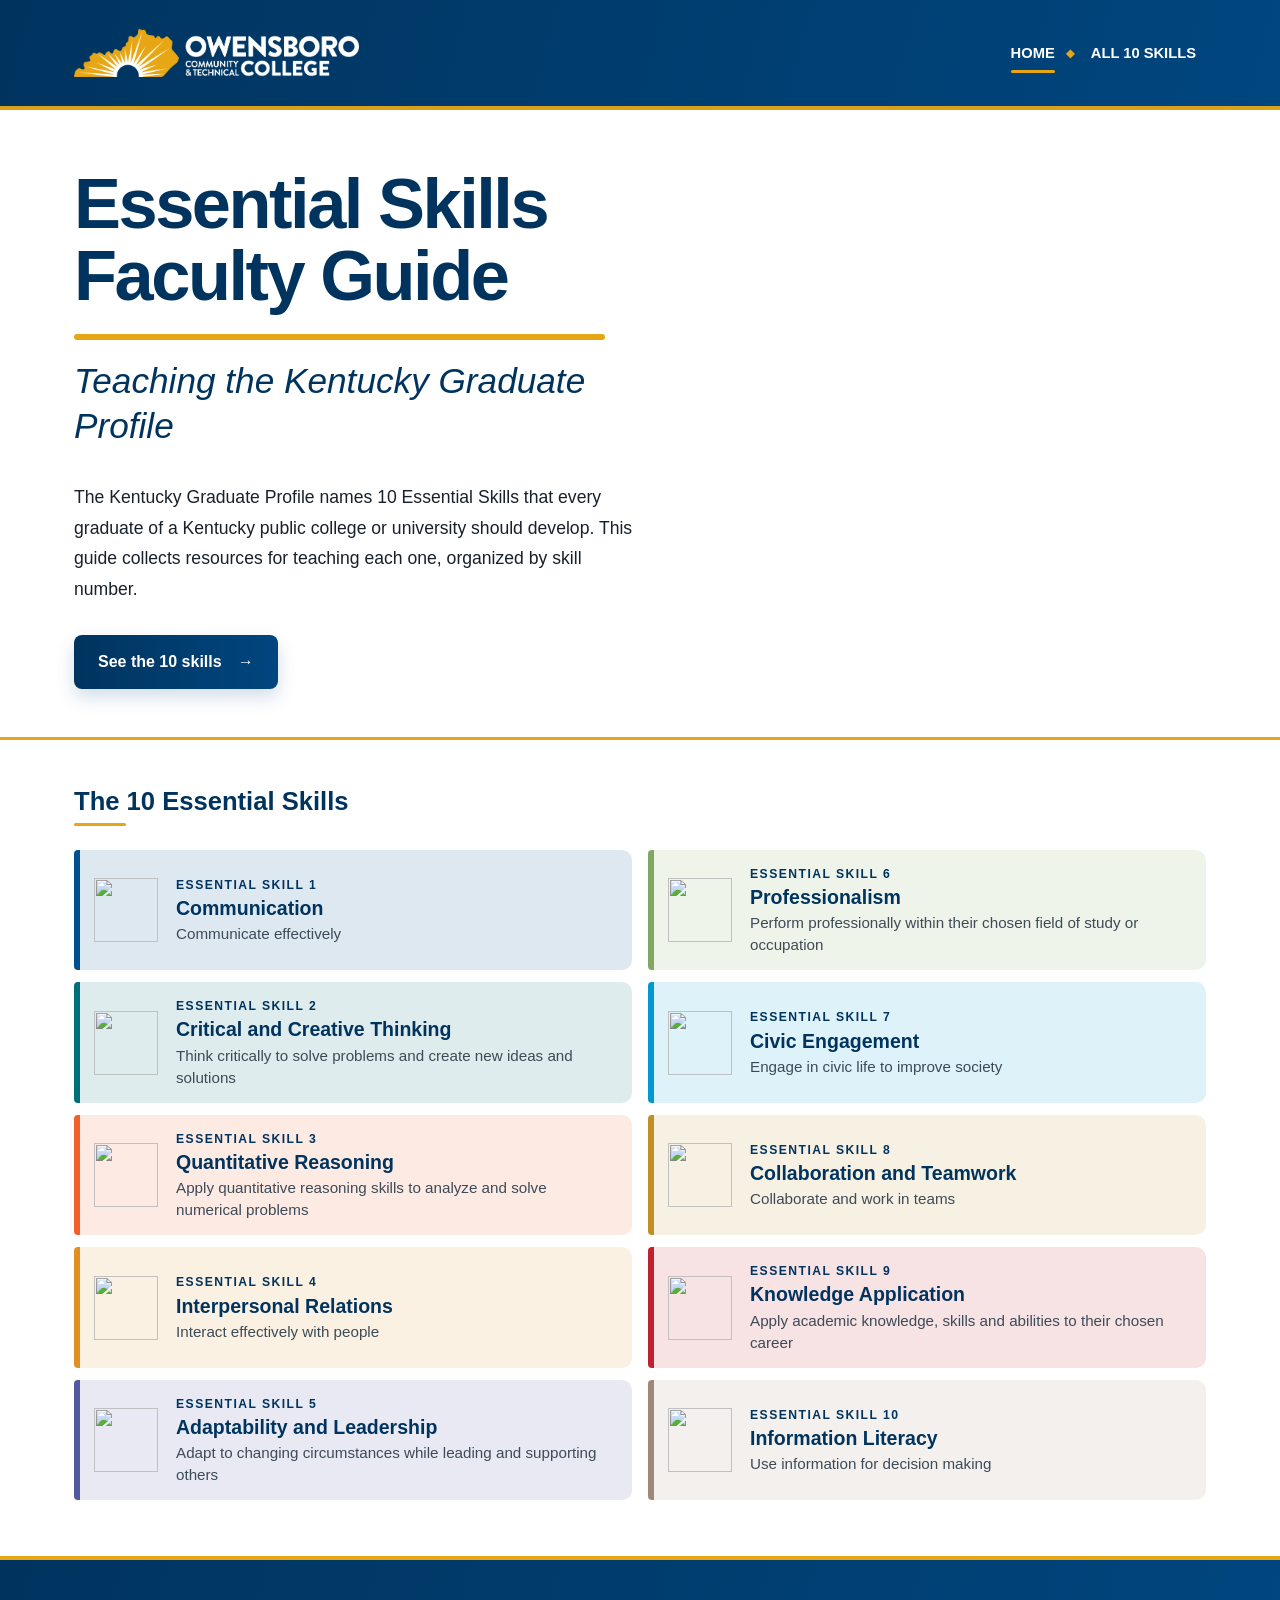
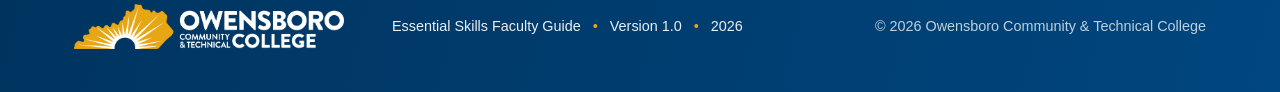
==== index.html @ efce12b8 "Add files via upload" ====
<!DOCTYPE html>
<html lang="en">
<head>
  <meta charset="UTF-8">
  <meta name="viewport" content="width=device-width, initial-scale=1.0">
  <title>Essential Skills Faculty Guide</title>
  <link rel="stylesheet" href="css/styles.css?v=2">
</head>
<body>
  <a class="skip-link" href="#main">Skip to main content</a>
  <header class="site-header">
    <div class="nav-shell">
      <a class="logo-link" href="index.html" aria-label="Essential Skills Faculty Guide home">
        <img src="images/Owensboro_horiz_RGBrev.png" alt="Owensboro Community and Technical College">
      </a>
      <nav class="site-links" aria-label="Site navigation">
        <a aria-current="page" href="index.html">HOME</a>
        <a href="index.html#skills">ALL 10 SKILLS</a>
      </nav>
    </div>
  </header>

  <main id="main">
    <section class="hero">
      <div class="hero-inner">
        <div class="hero-copy">
          <h1>Essential Skills<br>Faculty Guide</h1>
          <div class="hero-title-rule"></div>
          <p class="hero-subtitle">Teaching the Kentucky Graduate Profile</p>
          <p class="hero-intro">
            The Kentucky Graduate Profile names 10 Essential Skills that every graduate
            of a Kentucky public college or university should develop. This guide collects
            resources for teaching each one, organized by skill number.
          </p>
          <div class="hero-cta">
            <a class="primary-button" href="#skills">See the 10 skills <span aria-hidden="true">→</span></a>
          </div>
        </div>
        <div class="coin-cluster" aria-hidden="true">
          <div class="coin-row"><img src="images/coins/skill-01.png" alt=""><img src="images/coins/skill-02.png" alt=""><img src="images/coins/skill-03.png" alt=""></div><div class="coin-row"><img src="images/coins/skill-04.png" alt=""><img src="images/coins/skill-05.png" alt=""><img src="images/coins/skill-06.png" alt=""><img src="images/coins/skill-07.png" alt=""></div><div class="coin-row"><img src="images/coins/skill-08.png" alt=""><img src="images/coins/skill-09.png" alt=""><img src="images/coins/skill-10.png" alt=""></div>
        </div>
      </div>
    </section>

    <section class="skills-section" id="skills" aria-labelledby="skills-title">
      <div class="section-shell">
        <h2 class="skills-heading" id="skills-title">The 10 Essential Skills</h2>
        <span class="mini-rule" aria-hidden="true"></span>
        <ol class="skill-list">
          <li class="skill-01">
            <a class="skill-link" href="skills/skill-01.html">
              <img class="skill-coin" src="images/coins/skill-01.png" alt="">
              <div class="skill-text">
                <span class="skill-num">Essential Skill 1</span>
                <h3 class="skill-name">Communication</h3>
                <p class="skill-desc">Communicate effectively</p>
              </div>
            </a>
          </li>
          <li class="skill-02">
            <a class="skill-link" href="skills/skill-02.html">
              <img class="skill-coin" src="images/coins/skill-02.png" alt="">
              <div class="skill-text">
                <span class="skill-num">Essential Skill 2</span>
                <h3 class="skill-name">Critical and Creative Thinking</h3>
                <p class="skill-desc">Think critically to solve problems and create new ideas and solutions</p>
              </div>
            </a>
          </li>
          <li class="skill-03">
            <a class="skill-link" href="skills/skill-03.html">
              <img class="skill-coin" src="images/coins/skill-03.png" alt="">
              <div class="skill-text">
                <span class="skill-num">Essential Skill 3</span>
                <h3 class="skill-name">Quantitative Reasoning</h3>
                <p class="skill-desc">Apply quantitative reasoning skills to analyze and solve numerical problems</p>
              </div>
            </a>
          </li>
          <li class="skill-04">
            <a class="skill-link" href="skills/skill-04.html">
              <img class="skill-coin" src="images/coins/skill-04.png" alt="">
              <div class="skill-text">
                <span class="skill-num">Essential Skill 4</span>
                <h3 class="skill-name">Interpersonal Relations</h3>
                <p class="skill-desc">Interact effectively with people</p>
              </div>
            </a>
          </li>
          <li class="skill-05">
            <a class="skill-link" href="skills/skill-05.html">
              <img class="skill-coin" src="images/coins/skill-05.png" alt="">
              <div class="skill-text">
                <span class="skill-num">Essential Skill 5</span>
                <h3 class="skill-name">Adaptability and Leadership</h3>
                <p class="skill-desc">Adapt to changing circumstances while leading and supporting others</p>
              </div>
            </a>
          </li>
          <li class="skill-06">
            <a class="skill-link" href="skills/skill-06.html">
              <img class="skill-coin" src="images/coins/skill-06.png" alt="">
              <div class="skill-text">
                <span class="skill-num">Essential Skill 6</span>
                <h3 class="skill-name">Professionalism</h3>
                <p class="skill-desc">Perform professionally within their chosen field of study or occupation</p>
              </div>
            </a>
          </li>
          <li class="skill-07">
            <a class="skill-link" href="skills/skill-07.html">
              <img class="skill-coin" src="images/coins/skill-07.png" alt="">
              <div class="skill-text">
                <span class="skill-num">Essential Skill 7</span>
                <h3 class="skill-name">Civic Engagement</h3>
                <p class="skill-desc">Engage in civic life to improve society</p>
              </div>
            </a>
          </li>
          <li class="skill-08">
            <a class="skill-link" href="skills/skill-08.html">
              <img class="skill-coin" src="images/coins/skill-08.png" alt="">
              <div class="skill-text">
                <span class="skill-num">Essential Skill 8</span>
                <h3 class="skill-name">Collaboration and Teamwork</h3>
                <p class="skill-desc">Collaborate and work in teams</p>
              </div>
            </a>
          </li>
          <li class="skill-09">
            <a class="skill-link" href="skills/skill-09.html">
              <img class="skill-coin" src="images/coins/skill-09.png" alt="">
              <div class="skill-text">
                <span class="skill-num">Essential Skill 9</span>
                <h3 class="skill-name">Knowledge Application</h3>
                <p class="skill-desc">Apply academic knowledge, skills and abilities to their chosen career</p>
              </div>
            </a>
          </li>
          <li class="skill-10">
            <a class="skill-link" href="skills/skill-10.html">
              <img class="skill-coin" src="images/coins/skill-10.png" alt="">
              <div class="skill-text">
                <span class="skill-num">Essential Skill 10</span>
                <h3 class="skill-name">Information Literacy</h3>
                <p class="skill-desc">Use information for decision making</p>
              </div>
            </a>
          </li>
        </ol>
      </div>
    </section>
  </main>

  <footer class="site-footer">
    <div class="footer-shell">
      <img src="images/Owensboro_horiz_RGBrev.png" alt="Owensboro Community and Technical College">
      <p>Essential Skills Faculty Guide <span>•</span> Version 1.0 <span>•</span> 2026</p>
      <p>© 2026 Owensboro Community &amp; Technical College</p>
    </div>
  </footer>
</body>
</html>
---- css/styles.css ----
/* =========================================================
   OCTC Essential Skills Faculty Guide
   Shared Site Styles
   Adapted from the AI Literacy Faculty Playbook stylesheet (v12)
   ========================================================= */


/* =========================================================
   1. Design Tokens + Global Styles
   ========================================================= */

:root {
  --octc-blue: #00467f;
  --octc-blue-dark: #00345f;
  --octc-blue-soft: #eaf4fb;
  --octc-gold: #e7a614;
  --octc-gold-soft: #fff5dc;
  --octc-navy-deep: #011d41;
  --octc-sky: #3bb3e5;

  --ink: #17212b;
  --muted: #52606d;
  --surface: #ffffff;
  --surface-alt: #f5f8fb;
  --border: #d9e2ea;

  --shadow: 0 12px 28px rgba(0, 52, 95, 0.12);
  --radius: 14px;

  --content: 1180px;
  --reading: 860px;

  --font: Aptos, Calibri, "Segoe UI", Arial, sans-serif;
}

* {
  box-sizing: border-box;
}

html {
  scroll-behavior: smooth;
}

body {
  margin: 0;
  color: var(--ink);
  background: var(--surface-alt);
  font-family: var(--font);
  font-size: 16px;
  line-height: 1.65;
  overflow-wrap: break-word;
}

a {
  color: var(--octc-blue);
  text-underline-offset: 3px;
}

a:hover {
  color: var(--octc-blue-dark);
}

/* Focus ring: dark blue line with a gold halo, visible on white and pale
   backgrounds. The header and footer switch to gold, which reads on navy. */
a:focus-visible,
button:focus-visible {
  outline: 3px solid var(--octc-blue-dark);
  outline-offset: 3px;
  box-shadow: 0 0 0 7px rgba(231, 166, 20, 0.55);
}

.site-header a:focus-visible,
.site-footer a:focus-visible {
  outline-color: var(--octc-gold);
  box-shadow: none;
}

img {
  max-width: 100%;
  height: auto;
}

.visually-hidden {
  position: absolute !important;
  width: 1px !important;
  height: 1px !important;
  padding: 0 !important;
  margin: -1px !important;
  overflow: hidden !important;
  clip: rect(0, 0, 0, 0) !important;
  white-space: nowrap !important;
  border: 0 !important;
}

.skip-link {
  position: absolute;
  left: 16px;
  top: -60px;
  z-index: 10;

  padding: 10px 16px;
  border-radius: 0 0 8px 8px;

  background: var(--octc-gold);
  color: var(--octc-blue-dark);
  font-weight: 800;
  text-decoration: none;
}

.skip-link:focus {
  top: 0;
}


/* =========================================================
   2. Site Header + Main Navigation
   ========================================================= */

.site-header {
  background: linear-gradient(
    105deg,
    var(--octc-blue-dark),
    var(--octc-blue)
  );
  border-bottom: 4px solid rgba(231, 166, 20, 0.95);
}

.nav-shell {
  max-width: var(--content);
  min-height: 106px;
  margin: 0 auto;
  padding: 15px 24px;

  display: flex;
  align-items: center;
  gap: 30px;
}

.logo-link {
  display: block;
  flex: 0 0 285px;
}

.logo-link img {
  display: block;
  width: 285px;
}

.site-links {
  margin-left: auto;

  display: flex;
  align-items: center;
  justify-content: flex-end;
  flex-wrap: wrap;
  gap: 4px;
}

.site-links a {
  position: relative;

  padding: 12px 10px;

  color: white;
  text-decoration: none;
  font-size: 0.92rem;
  font-weight: 750;
  white-space: nowrap;
}

.site-links a::after {
  content: "";
  position: absolute;
  left: 10px;
  right: 10px;
  bottom: 4px;

  height: 3px;
  border-radius: 3px;

  background: transparent;
  transition: background 0.18s ease;
}

.site-links a:hover {
  color: white;
  background: rgba(255, 255, 255, 0.08);
  border-radius: 7px;
}

.site-links a[aria-current="page"]::after {
  background: var(--octc-gold);
}

.site-links a:first-child::before {
  content: "◆";
  position: absolute;
  right: -9px;
  top: 50%;
  transform: translateY(-50%);

  color: var(--octc-gold);
  font-size: 0.7rem;
}

.site-links a:first-child {
  margin-right: 12px;
}


/* =========================================================
   3. Homepage Hero
   ========================================================= */

.hero {
  background: #fff;
  border-bottom: 3px solid var(--octc-gold);
}

.hero-inner {
  max-width: var(--content);
  min-height: 520px;
  margin: 0 auto;
  padding: 58px 24px 48px;

  display: grid;
  grid-template-columns: 1.1fr 0.9fr;
  gap: 60px;
  align-items: center;
}

.hero-copy {
  max-width: 620px;
  min-width: 0;
}

.hero h1 {
  margin: 0;

  color: var(--octc-blue-dark);

  font-size: clamp(3rem, 5.5vw, 5rem);
  line-height: 1.02;
  letter-spacing: -0.035em;
}

.hero-title-rule {
  width: 550px;
  max-width: 90%;
  height: 6px;
  margin: 22px 0 18px;

  background: var(--octc-gold);
  border-radius: 6px;
}

.hero-subtitle {
  max-width: 580px;
  margin: 0;

  color: var(--octc-blue-dark);

  font-size: clamp(1.5rem, 2.8vw, 2.2rem);
  line-height: 1.28;
  font-style: italic;
}

.hero-intro {
  max-width: 560px;
  margin: 34px 0 0;

  font-size: 1.1rem;
  line-height: 1.75;
}

.hero-cta {
  margin-top: 30px;
}

.primary-button {
  display: inline-flex;
  align-items: center;
  gap: 16px;

  padding: 14px 24px;
  border-radius: 8px;

  background: linear-gradient(
    90deg,
    var(--octc-blue-dark),
    var(--octc-blue)
  );

  color: #fff;
  text-decoration: none;
  font-weight: 800;

  box-shadow: 0 8px 18px rgba(0, 70, 127, 0.18);

  transition:
    transform 0.2s ease,
    box-shadow 0.2s ease;
}

.primary-button:hover {
  color: #fff;
  transform: translateY(-2px);
  box-shadow: 0 12px 24px rgba(0, 70, 127, 0.24);
}

/* Decorative coin cluster (3-4-3), the hero art for this site */

.coin-cluster {
  display: flex;
  flex-direction: column;
  align-items: center;
  gap: 0;
  min-width: 0;
}

.coin-row {
  display: flex;
  justify-content: center;
  gap: clamp(6px, 1vw, 12px);
}

.coin-row + .coin-row {
  margin-top: clamp(-18px, -1.4vw, -8px);
}

.coin-cluster img {
  display: block;
  width: clamp(64px, 8.4vw, 112px);
  height: auto;
  filter: drop-shadow(0 8px 8px rgba(0, 52, 95, 0.12));
}


/* =========================================================
   4. Homepage Skill Bars
   ========================================================= */

.section-shell {
  max-width: var(--content);
  margin: 0 auto;
  padding-left: 24px;
  padding-right: 24px;
}

.skills-section {
  padding: 46px 0 56px;
  background: #fff;
}

.skills-heading {
  margin: 0 0 6px;

  color: var(--octc-blue-dark);

  font-size: 1.6rem;
  line-height: 1.2;
}

.skills-section .mini-rule {
  margin: 0 0 24px;
}

.mini-rule {
  display: block;

  width: 52px;
  height: 3px;
  margin: 0 auto 20px;

  border-radius: 3px;
  background: var(--octc-gold);
}

.skill-list {
  list-style: none;
  margin: 0;
  padding: 0;

  /* Two columns: 1–5 down the left, 6–10 down the right */
  display: grid;
  grid-template-columns: repeat(2, minmax(0, 1fr));
  grid-template-rows: repeat(5, auto);
  grid-auto-flow: column;
  gap: 12px 16px;
}

.skill-list li {
  display: flex;
}

/* Each skill carries its coin's color: a light tint for the bar and the
   full color for the left edge. Text stays ink/navy for contrast. */
.skill-01 { --skill-color: #005090; --skill-tint: #dee8f1; }
.skill-02 { --skill-color: #007078; --skill-tint: #deeced; }
.skill-03 { --skill-color: #f06028; --skill-tint: #fdeae3; }
.skill-04 { --skill-color: #e09020; --skill-tint: #fbf1e2; }
.skill-05 { --skill-color: #5058a0; --skill-tint: #e8e9f3; }
.skill-06 { --skill-color: #80a860; --skill-tint: #eef4ea; }
.skill-07 { --skill-color: #0098d0; --skill-tint: #def2f9; }
.skill-08 { --skill-color: #c09028; --skill-tint: #f7f1e3; }
.skill-09 { --skill-color: #c02030; --skill-tint: #f7e2e4; }
.skill-10 { --skill-color: #a08878; --skill-tint: #f3f0ed; }

.skill-link {
  flex: 1;

  display: grid;
  grid-template-columns: 64px minmax(0, 1fr);
  gap: 18px;
  align-items: center;

  padding: 14px 20px 14px 14px;

  color: var(--ink);
  text-decoration: none;

  background: var(--skill-tint, var(--octc-blue-soft));
  border-left: 6px solid var(--skill-color, var(--octc-blue));
  border-radius: 4px 10px 10px 4px;

  transition:
    transform 0.18s ease,
    box-shadow 0.18s ease;
}

.skill-link:hover {
  color: var(--ink);
  transform: translateY(-2px);
  box-shadow: 0 10px 22px rgba(0, 52, 95, 0.14);
}

.skill-link:hover .skill-name {
  text-decoration: underline;
  text-decoration-color: var(--octc-gold);
  text-decoration-thickness: 3px;
  text-underline-offset: 5px;
}

.skill-coin {
  display: block;
  width: 64px;
  height: 64px;
}

.skill-text {
  min-width: 0;
}

.skill-num {
  display: block;

  color: var(--octc-blue-dark);

  font-size: 0.76rem;
  font-weight: 850;
  letter-spacing: 0.12em;
  text-transform: uppercase;
}

.skill-name {
  margin: 1px 0 3px;

  color: var(--octc-blue-dark);

  font-size: 1.22rem;
  line-height: 1.25;
}

.skill-desc {
  margin: 0;

  color: #3d4b58;

  font-size: 0.95rem;
  line-height: 1.45;
}


/* =========================================================
   5. Skill (Chapter) Pages
   ========================================================= */

.chapter-page {
  max-width: var(--reading);
  margin: 36px auto 70px;
  padding: 0 24px;
}

.chapter-header {
  position: relative;
  overflow: hidden;

  display: grid;
  grid-template-columns: minmax(0, 1fr) auto;
  gap: 28px;
  align-items: center;

  padding: 34px 36px;

  border-radius: var(--radius) var(--radius) 0 0;

  background: linear-gradient(
    135deg,
    var(--octc-blue-dark),
    var(--octc-blue)
  );

  box-shadow: var(--shadow);
}

.header-coin {
  display: block;
  width: 132px;
  height: 132px;
}

.header-label {
  margin: 0 0 5px;

  color: var(--octc-gold);

  font-size: 0.76rem;
  font-weight: 800;
  letter-spacing: 0.14em;
  text-transform: uppercase;
}

.page-title {
  margin: 0;

  color: white;

  font-size: clamp(2.35rem, 7vw, 3.6rem);
  font-weight: 850;
  line-height: 1.05;
}

.page-subtitle {
  margin: 10px 0 0;

  color: var(--octc-gold);

  font-size: 1.12rem;
  font-weight: 800;
}

.header-definition {
  margin: 16px 0 0;

  color: #e8f1f8;

  font-size: 0.98rem;
}

.header-definition strong {
  color: white;
}

.header-strip {
  margin-bottom: 30px;
  padding: 11px 36px;

  border-radius: 0 0 var(--radius) var(--radius);

  background: linear-gradient(
    90deg,
    var(--octc-gold),
    #f0bd45
  );

  color: var(--ink);

  font-size: 0.78rem;
  font-weight: 850;
  letter-spacing: 0.09em;
  text-transform: uppercase;

  box-shadow: var(--shadow);
}


/* =========================================================
   6. Intro Pages
   ========================================================= */

/* Intro pages borrow the home page's look: open layout, large navy title,
   long gold rule, italic subtitle. Skill pages keep the navy card header.
   Gold stays an accent only. Add class="intro-page" to <body> to use. */

.intro-page .chapter-header {
  display: block;
  padding: 18px 0 8px;
  background: none;
  border-radius: 0;
  box-shadow: none;
}

.intro-page .header-label {
  color: var(--octc-blue);
}

.intro-page .page-title {
  color: var(--octc-blue-dark);
  font-size: clamp(2.6rem, 6vw, 4.2rem);
  line-height: 1.02;
  letter-spacing: -0.035em;
}

.intro-page .page-title::after {
  content: "";
  display: block;
  width: 460px;
  max-width: 80%;
  height: 6px;
  margin-top: 22px;
  background: var(--octc-gold);
  border-radius: 6px;
}

.intro-page .page-subtitle {
  margin-top: 18px;
  color: var(--octc-blue-dark);
  font-size: clamp(1.25rem, 2.4vw, 1.6rem);
  font-weight: 400;
  font-style: italic;
  line-height: 1.3;
}

.intro-page .header-definition {
  color: var(--ink);
  font-size: 1.05rem;
  line-height: 1.7;
}

.intro-page .header-strip {
  margin-bottom: 34px;
  padding: 14px 0 12px;
  background: none;
  border-radius: 0;
  border-bottom: 1px solid var(--border);
  color: var(--octc-blue);
  box-shadow: none;
}


/* =========================================================
   7. Page Navigation Arrows
   ========================================================= */

.page-navigation {
  display: flex;
  justify-content: space-between;
  align-items: center;

  margin-bottom: 12px;
}

.page-nav {
  width: 58px;
  height: 58px;

  display: inline-flex;
  align-items: center;
  justify-content: center;

  padding: 0;

  border-radius: 14px;

  background: var(--octc-gold);
  color: var(--octc-blue);

  font-size: 2rem;
  font-weight: 900;
  line-height: 1;
  text-decoration: none;

  box-shadow: 0 4px 12px rgba(0, 0, 0, 0.16);

  transition:
    transform 0.2s ease,
    background-color 0.2s ease;
}

.page-nav:hover,
.page-nav:focus-visible {
  background: #f0b52b;
  color: var(--octc-blue);
  transform: translateY(-2px);
}


/* =========================================================
   8. Content Components
   (carried over from the playbook for use in converted pages)
   ========================================================= */

.purpose-box,
.example-note {
  border-left: 5px solid var(--octc-blue);
  border-radius: 0 10px 10px 0;

  background: var(--octc-blue-soft);
}

.purpose-box {
  padding: 22px 24px;
  margin-bottom: 34px;
}

.box-label {
  margin-bottom: 8px;

  color: var(--octc-blue);

  font-size: 0.78rem;
  font-weight: 850;
  letter-spacing: 0.12em;
  text-transform: uppercase;
}

.purpose-box p {
  margin: 0 0 10px;
}

.purpose-box p:last-child {
  margin-bottom: 0;
}

.section {
  margin-bottom: 38px;
}

/* Use on real headings: <h2 class="section-title"> */
.section-title {
  display: block;

  margin: 0 0 17px;
  padding-bottom: 8px;

  border-bottom: 3px solid var(--octc-gold);

  color: var(--octc-blue-dark);

  font-size: 0.92rem;
  font-weight: 850;
  line-height: 1.4;
  letter-spacing: 0.1em;
  text-transform: uppercase;
}


/* Cards in a grid (e.g., stages, examples) */

.card-grid {
  display: grid;
  grid-template-columns: repeat(3, minmax(0, 1fr));
  gap: 14px;
}

.card-grid.two-up {
  grid-template-columns: 1fr 1fr;
}

.info-card {
  padding: 18px;

  border: 1px solid var(--border);
  border-top: 5px solid var(--octc-blue);
  border-radius: 10px;

  background: var(--surface);

  box-shadow: 0 7px 20px rgba(0, 70, 127, 0.08);
}

.info-card h3 {
  margin: 0 0 6px;

  color: var(--octc-blue);

  font-size: 0.88rem;
  letter-spacing: 0.07em;
  text-transform: uppercase;
}

.info-card p {
  margin: 0;
  font-size: 0.93rem;
}


/* Lists */

.check-list,
.arrow-list,
.tips-list {
  list-style: none;
  padding: 0;
}

.check-list li,
.arrow-list li {
  position: relative;
  padding: 9px 0 9px 30px;
  border-bottom: 1px solid var(--border);
}

.check-list li:last-child,
.arrow-list li:last-child {
  border-bottom: 0;
}

.check-list li::before {
  content: "✓";
  position: absolute;
  left: 4px;

  color: var(--octc-blue);
  font-weight: 900;
}

.arrow-list li::before {
  content: "→";
  position: absolute;
  left: 4px;

  color: var(--octc-blue);
  font-weight: 900;
}


/* Notes */

.example-note {
  padding: 13px 15px;
  margin-bottom: 16px;

  color: #394b5b;

  font-size: 0.9rem;
  font-style: italic;
}

.prompt-box {
  margin-top: 6px;
  padding: 10px 12px;

  border-left: 3px solid var(--octc-gold);

  background: var(--octc-gold-soft);

  font-size: 0.9rem;
  font-style: italic;
}


/* Navy tips panel (gold text only appears on navy) */

.tips-section {
  margin: 8px 0 38px;
  padding: 27px 30px;

  border-radius: var(--radius);

  background: var(--octc-blue-dark);
  color: white;
}

.tips-section .section-title {
  color: var(--octc-gold);
  border-bottom-color: rgba(231, 166, 20, 0.38);
}

.tips-section a {
  color: white;
}

.tips-list li {
  position: relative;

  padding: 9px 0 9px 22px;

  border-bottom: 1px solid rgba(255, 255, 255, 0.15);
}

.tips-list li:last-child {
  border-bottom: 0;
}

.tips-list li::before {
  content: "→";
  position: absolute;
  left: 0;

  color: var(--octc-gold);
  font-weight: 900;
}


/* Numbered prompts */

.numbered-list {
  list-style: none;
  padding: 0;
  counter-reset: item;
}

.numbered-list li {
  position: relative;

  padding: 12px 0 12px 42px;

  border-bottom: 1px solid var(--border);

  counter-increment: item;
}

.numbered-list li::before {
  content: counter(item);

  position: absolute;
  left: 0;
  top: 10px;

  width: 28px;
  height: 28px;

  display: grid;
  place-items: center;

  border-radius: 50%;

  background: var(--octc-blue);
  color: white;

  font-size: 0.8rem;
  font-weight: 850;
}


/* Data tables (real data only, never for layout) */

.table-wrap {
  overflow-x: auto;
}

.data-table {
  width: 100%;
  border-collapse: collapse;
  background: var(--surface);
  border: 1px solid var(--border);
  font-size: 0.95rem;
  line-height: 1.5;
}

.data-table th,
.data-table td {
  padding: 12px 14px;
  border-bottom: 1px solid var(--border);
  text-align: left;
  vertical-align: top;
}

.data-table thead th {
  background: var(--octc-blue);
  color: #fff;
  font-size: 0.8rem;
  letter-spacing: 0.06em;
  text-transform: uppercase;
}

.data-table tbody tr:nth-child(even) {
  background: var(--surface-alt);
}


/* Page footer inside the reading column */

.page-footer {
  margin-top: 35px;
  padding-top: 18px;

  border-top: 2px solid var(--border);

  color: var(--muted);

  font-size: 0.75rem;
  font-weight: 700;
  letter-spacing: 0.06em;
  text-transform: uppercase;
}


/* =========================================================
   9. Site Footer
   ========================================================= */

.site-footer {
  padding: 0;

  border-top: 4px solid var(--octc-gold);

  background: linear-gradient(
    105deg,
    var(--octc-blue-dark),
    var(--octc-blue)
  );

  color: white;
}

.footer-shell {
  max-width: var(--content);
  min-height: 132px;
  margin: 0 auto;
  padding: 28px 24px;

  display: grid;
  grid-template-columns: 290px 1fr auto;
  gap: 28px;
  align-items: center;
}

.footer-shell img {
  width: 270px;
}

.footer-shell p {
  margin: 0;

  color: rgba(255, 255, 255, 0.92);

  font-size: 0.9rem;
}

.footer-shell p:last-child {
  text-align: right;
  color: rgba(255, 255, 255, 0.75);
}

.footer-shell span {
  padding: 0 8px;
  color: var(--octc-gold);
}


/* =========================================================
   10. Responsive — Tablet / Narrow Desktop
   ========================================================= */

@media (max-width: 1050px) {

  .nav-shell {
    flex-direction: column;
    align-items: flex-start;
    gap: 8px;
  }

  .logo-link {
    flex: 0 0 auto;
  }

  .site-links {
    width: 100%;
    margin-left: 0;

    justify-content: flex-start;
    gap: 2px 6px;
  }

  .hero-inner {
    grid-template-columns: 1fr;
    min-height: auto;
    gap: 40px;
  }

  .coin-cluster img {
    width: clamp(60px, 13vw, 104px);
  }

  .footer-shell {
    grid-template-columns: 1fr;
    text-align: center;
  }

  .footer-shell img {
    margin: 0 auto;
  }

  .footer-shell p:last-child {
    text-align: center;
  }
}


/* =========================================================
   11. Responsive — Tablet / Small Screen
   ========================================================= */

@media (max-width: 900px) {
  .skill-list {
    grid-template-columns: 1fr;
    grid-template-rows: none;
    grid-auto-flow: row;
  }
}

@media (max-width: 820px) {

  .card-grid,
  .card-grid.two-up {
    grid-template-columns: 1fr;
  }

  .logo-link,
  .logo-link img {
    width: 250px;
    flex-basis: auto;
  }
}


/* =========================================================
   12. Responsive — Phone
   ========================================================= */

@media (max-width: 560px) {

  .nav-shell {
    padding: 12px 16px;
  }

  .logo-link,
  .logo-link img {
    width: 225px;
  }

  .site-links a {
    padding: 10px 8px;
    font-size: 0.9rem;
  }

  .hero-inner {
    display: block;
    padding: 36px 18px 30px;
  }

  .hero h1 {
    font-size: 2.7rem;
  }

  .hero-title-rule {
    max-width: 100%;
  }

  .hero-intro {
    font-size: 1rem;
  }

  .coin-cluster {
    margin-top: 34px;
  }

  .coin-cluster img {
    width: clamp(54px, 18vw, 76px);
  }

  .section-shell {
    padding-left: 16px;
    padding-right: 16px;
  }

  .skill-link {
    grid-template-columns: 52px minmax(0, 1fr);
    gap: 14px;
    align-items: start;
    padding: 12px 14px 12px 12px;
  }

  .skill-coin {
    width: 52px;
    height: 52px;
  }

  .skill-name {
    font-size: 1.15rem;
  }

  .skill-desc {
    font-size: 0.95rem;
  }

  .chapter-page {
    margin-top: 20px;
    padding: 0 14px;
  }

  .chapter-header {
    grid-template-columns: 1fr;
    gap: 16px;
    padding: 28px 22px;
  }

  .header-coin {
    order: -1;
    width: 72px;
    height: 72px;
  }

  .page-title {
    font-size: 2.3rem;
  }

  .header-strip {
    padding: 10px 22px;
  }

  .tips-section {
    padding: 24px 22px;
  }
}


/* =========================================================
   13. Reduced Motion
   ========================================================= */

@media (prefers-reduced-motion: reduce) {
  html {
    scroll-behavior: auto;
  }

  .primary-button,
  .skill-link,
  .page-nav {
    transition: none;
  }

  .primary-button:hover,
  .skill-link:hover,
  .page-nav:hover,
  .page-nav:focus-visible {
    transform: none;
  }
}


/* =========================================================
   14. Skill Rubric + Indicator Pages
   ========================================================= */

/* Indicator tabs under the skill header (Overview, 8.1, 8.2 ...) */

.indicator-nav {
  margin: -12px 0 30px;
}

.indicator-nav ul {
  list-style: none;
  margin: 0;
  padding: 0;

  display: flex;
  flex-wrap: wrap;
  gap: 8px;
}

.indicator-nav a {
  display: inline-block;

  padding: 7px 14px;

  border: 1px solid var(--border);
  border-radius: 999px;

  background: #fff;
  color: var(--octc-blue-dark);

  font-size: 0.9rem;
  font-weight: 750;
  text-decoration: none;
}

.indicator-nav a:hover {
  border-color: var(--octc-blue);
  background: var(--octc-blue-soft);
}

.indicator-nav a[aria-current="page"] {
  border-color: var(--octc-blue-dark);
  background: var(--octc-blue-dark);
  color: #fff;
}

.title-num {
  display: block;
  margin-bottom: 4px;

  color: #cfe0ee;

  font-size: 0.5em;
  font-weight: 800;
  letter-spacing: 0.02em;
}


/* Full rubric table on a skill's main page. On phones each row
   becomes a stacked card, so nothing scrolls sideways. */

.rubric-table {
  width: 100%;
  border-collapse: collapse;

  background: var(--surface);
  border: 1px solid var(--border);

  font-size: 0.93rem;
  line-height: 1.5;
}

.rubric-table caption {
  padding-bottom: 10px;

  color: var(--muted);

  font-size: 0.88rem;
  font-style: italic;
  text-align: left;
}

.rubric-table th,
.rubric-table td {
  padding: 14px;

  border-bottom: 1px solid var(--border);

  text-align: left;
  vertical-align: top;
}

.rubric-table thead th {
  background: var(--surface-alt);
  color: var(--octc-blue-dark);

  font-size: 0.8rem;
  letter-spacing: 0.06em;
  text-transform: uppercase;
}

.rubric-table thead th .level-when {
  display: block;

  color: var(--muted);

  font-size: 0.78rem;
  font-weight: 600;
  letter-spacing: normal;
  text-transform: none;
}

.rubric-table thead th.col-milestone {
  background: var(--octc-blue-dark);
  color: #fff;
}

.rubric-table thead th.col-milestone .level-when {
  color: #dceaf4;
}

.rubric-table tbody th {
  width: 22%;
}

.rubric-table tbody th a {
  color: var(--octc-blue-dark);
  font-weight: 800;
}

.rubric-table .row-num {
  display: block;
  color: var(--octc-blue);
  font-size: 0.8rem;
  font-weight: 850;
  letter-spacing: 0.08em;
}

.rubric-table td.col-milestone {
  background: var(--octc-blue-soft);
  color: var(--ink);
  font-weight: 700;
}

.rubric-table td.col-benchmark,
.rubric-table td.col-capstone {
  color: #3d4b58;
}

.source-note {
  margin: 10px 0 0;

  color: var(--muted);

  font-size: 0.84rem;
  font-style: italic;
}


/* Benchmark → Milestone step on an indicator page */

.level-compare {
  display: grid;
  grid-template-columns: minmax(0, 0.85fr) auto minmax(0, 1.15fr);
  gap: 12px;
  align-items: stretch;
}

.level-card {
  padding: 16px 18px;
  border-radius: 10px;
}

.level-card .level-name {
  margin: 0 0 6px;

  font-size: 0.78rem;
  font-weight: 850;
  letter-spacing: 0.1em;
  text-transform: uppercase;
}

.level-card .level-name span {
  display: block;

  font-size: 0.8rem;
  font-weight: 600;
  letter-spacing: normal;
  text-transform: none;
}

.level-card p:last-child {
  margin: 0;
}

.level-card.benchmark {
  background: var(--surface-alt);
  border: 1px solid var(--border);
  color: #3d4b58;
}

.level-card.benchmark .level-name {
  color: var(--octc-blue);
}

.level-card.milestone {
  background: #fff;
  border: 2px solid var(--octc-blue-dark);
  color: var(--ink);
  font-weight: 700;
  font-size: 1.05rem;
}

.level-card.milestone .level-name {
  color: var(--octc-blue-dark);
}

.level-arrow {
  align-self: center;

  color: var(--octc-gold);

  font-size: 1.8rem;
  font-weight: 900;
  line-height: 1;
}


/* I Can statements */

.ican-list {
  list-style: none;
  padding: 0;
  margin: 0;
}

.ican-list li {
  position: relative;
  padding: 8px 0 8px 30px;
}

.ican-list li::before {
  content: "▶";
  position: absolute;
  left: 3px;
  top: 9px;

  color: var(--octc-gold);
}

.ican-list li strong {
  color: var(--octc-blue);
}

.list-lead {
  margin: 0 0 6px;
  color: var(--muted);
  font-style: italic;
}


/* Assessment ideas by discipline */

.discipline-block {
  margin-bottom: 16px;
  padding: 18px 20px 8px;

  border: 1px solid var(--border);
  border-top: 5px solid var(--octc-blue);
  border-radius: 10px;

  background: var(--surface);

  box-shadow: 0 7px 20px rgba(0, 70, 127, 0.08);
}

.discipline-block h3 {
  margin: 0 0 12px;

  color: var(--octc-blue-dark);

  font-size: 1.05rem;
}

.setting-list {
  list-style: none;
  margin: 0;
  padding: 0;

  display: grid;
  grid-template-columns: repeat(3, minmax(0, 1fr));
  gap: 0 20px;
}

.setting-list li {
  padding: 0 0 12px;
  font-size: 0.93rem;
  line-height: 1.55;
}

.setting-label {
  display: block;
  margin-bottom: 3px;
  padding-bottom: 3px;

  border-bottom: 2px solid var(--octc-gold);

  color: var(--octc-blue);

  font-size: 0.76rem;
  font-weight: 850;
  letter-spacing: 0.08em;
  text-transform: uppercase;
}


@media (max-width: 760px) {
  .level-compare {
    grid-template-columns: 1fr;
  }

  .level-arrow {
    justify-self: center;
    transform: rotate(90deg);
  }

  .setting-list {
    grid-template-columns: 1fr;
  }

  .setting-list li + li {
    padding-top: 4px;
  }

  /* Rubric table stacks into cards */
  .rubric-table,
  .rubric-table tbody,
  .rubric-table tr,
  .rubric-table th,
  .rubric-table td {
    display: block;
    width: 100%;
  }

  .rubric-table {
    border: 0;
    background: none;
  }

  .rubric-table caption {
    display: block;
  }

  .rubric-table thead {
    position: absolute;
    width: 1px;
    height: 1px;
    overflow: hidden;
    clip: rect(0, 0, 0, 0);
  }

  .rubric-table tbody tr {
    margin-bottom: 14px;

    border: 1px solid var(--border);
    border-top: 5px solid var(--octc-blue);
    border-radius: 10px;

    background: var(--surface);
    overflow: hidden;
  }

  .rubric-table tbody th {
    width: 100%;
    background: var(--surface-alt);
  }

  .rubric-table td::before {
    content: attr(data-label);
    display: block;
    margin-bottom: 2px;

    color: var(--octc-blue);

    font-size: 0.74rem;
    font-weight: 850;
    letter-spacing: 0.08em;
    text-transform: uppercase;
  }

  .rubric-table td:last-child {
    border-bottom: 0;
  }
}
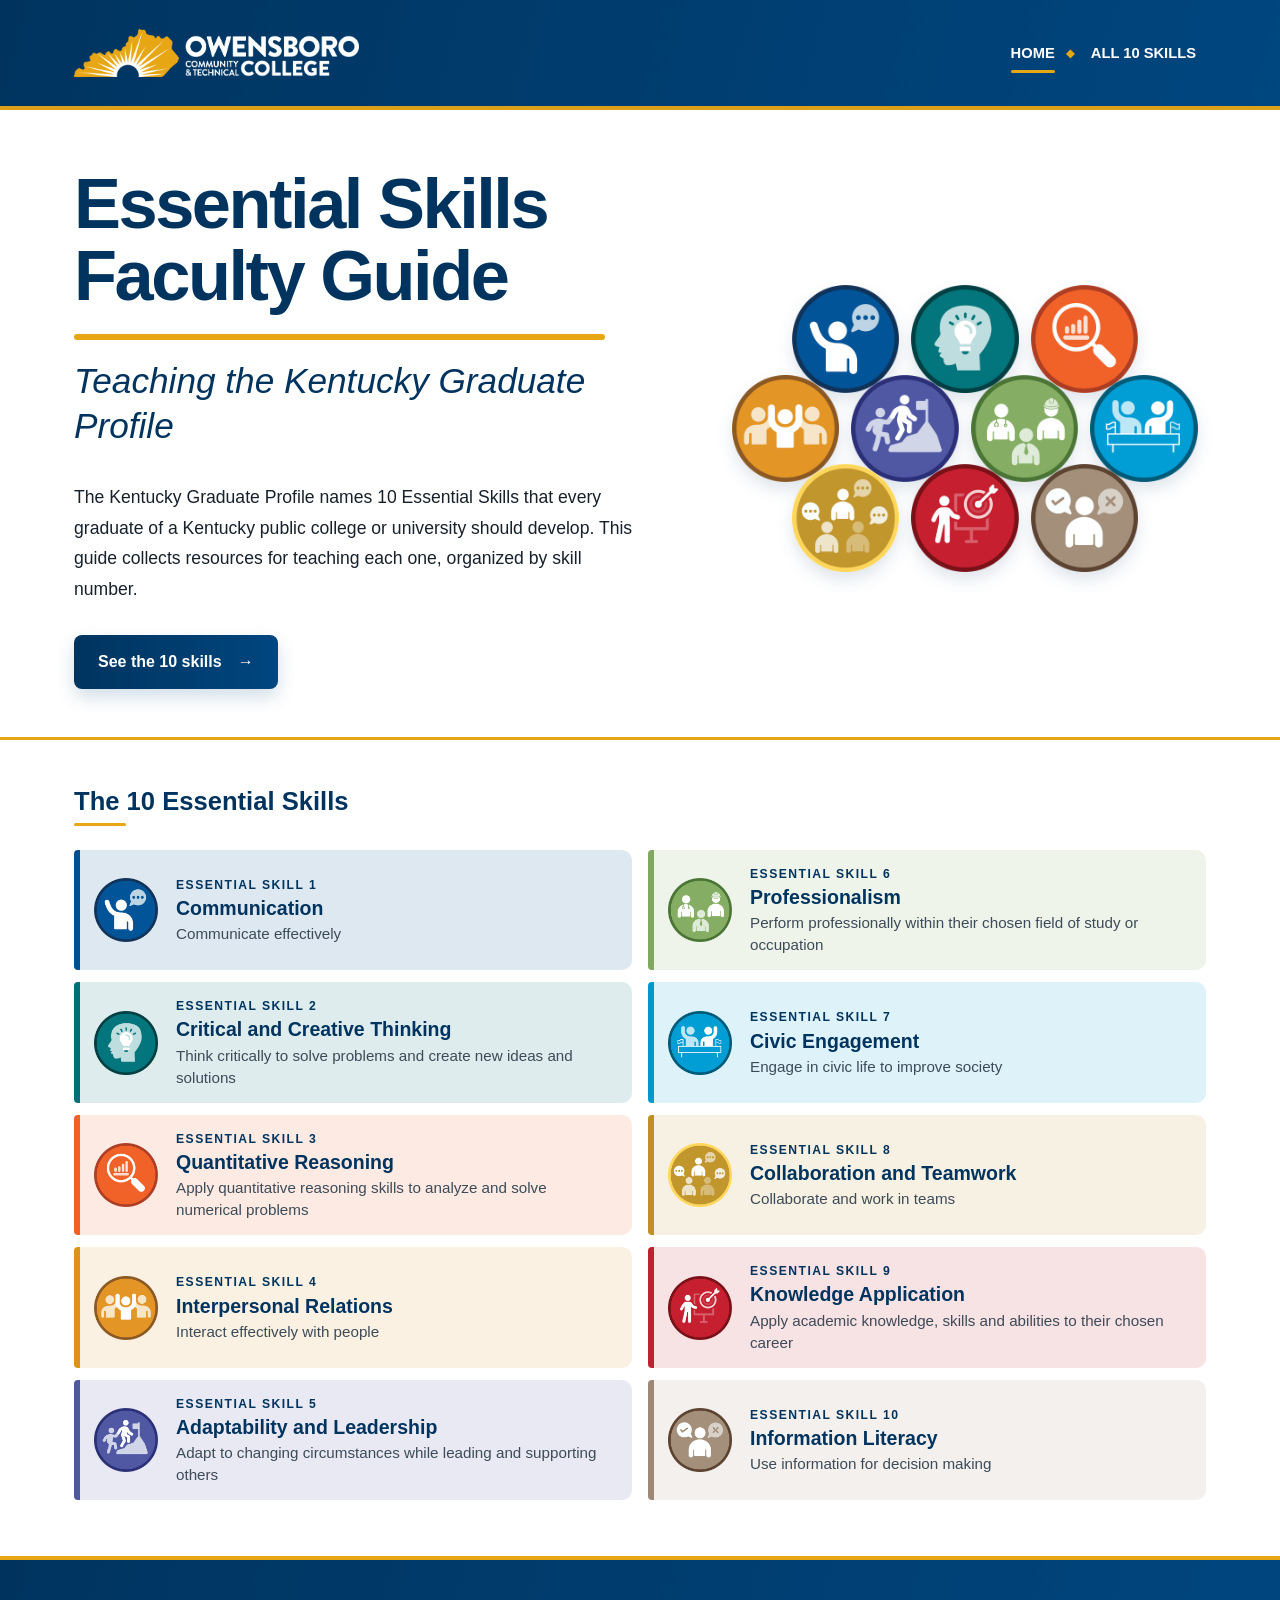
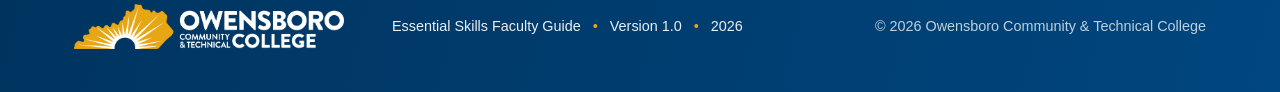
==== commit 3c6827e8: "Add files via upload" ====
--- a/index.html
+++ b/index.html
@@ -37,7 +37,7 @@
           </div>
         </div>
         <div class="coin-cluster" aria-hidden="true">
-          <div class="coin-row"><img src="images/coins/skill-01.png" alt=""><img src="images/coins/skill-02.png" alt=""><img src="images/coins/skill-03.png" alt=""></div><div class="coin-row"><img src="images/coins/skill-04.png" alt=""><img src="images/coins/skill-05.png" alt=""><img src="images/coins/skill-06.png" alt=""><img src="images/coins/skill-07.png" alt=""></div><div class="coin-row"><img src="images/coins/skill-08.png" alt=""><img src="images/coins/skill-09.png" alt=""><img src="images/coins/skill-10.png" alt=""></div>
+          <div class="coin-row"><img src="images/skill-01.png" alt=""><img src="images/skill-02.png" alt=""><img src="images/skill-03.png" alt=""></div><div class="coin-row"><img src="images/skill-04.png" alt=""><img src="images/skill-05.png" alt=""><img src="images/skill-06.png" alt=""><img src="images/skill-07.png" alt=""></div><div class="coin-row"><img src="images/skill-08.png" alt=""><img src="images/skill-09.png" alt=""><img src="images/skill-10.png" alt=""></div>
         </div>
       </div>
     </section>
@@ -48,8 +48,8 @@
         <span class="mini-rule" aria-hidden="true"></span>
         <ol class="skill-list">
           <li class="skill-01">
-            <a class="skill-link" href="skills/skill-01.html">
-              <img class="skill-coin" src="images/coins/skill-01.png" alt="">
+            <a class="skill-link" href="pages/skill-01.html">
+              <img class="skill-coin" src="images/skill-01.png" alt="">
               <div class="skill-text">
                 <span class="skill-num">Essential Skill 1</span>
                 <h3 class="skill-name">Communication</h3>
@@ -58,8 +58,8 @@
             </a>
           </li>
           <li class="skill-02">
-            <a class="skill-link" href="skills/skill-02.html">
-              <img class="skill-coin" src="images/coins/skill-02.png" alt="">
+            <a class="skill-link" href="pages/skill-02.html">
+              <img class="skill-coin" src="images/skill-02.png" alt="">
               <div class="skill-text">
                 <span class="skill-num">Essential Skill 2</span>
                 <h3 class="skill-name">Critical and Creative Thinking</h3>
@@ -68,8 +68,8 @@
             </a>
           </li>
           <li class="skill-03">
-            <a class="skill-link" href="skills/skill-03.html">
-              <img class="skill-coin" src="images/coins/skill-03.png" alt="">
+            <a class="skill-link" href="pages/skill-03.html">
+              <img class="skill-coin" src="images/skill-03.png" alt="">
               <div class="skill-text">
                 <span class="skill-num">Essential Skill 3</span>
                 <h3 class="skill-name">Quantitative Reasoning</h3>
@@ -78,8 +78,8 @@
             </a>
           </li>
           <li class="skill-04">
-            <a class="skill-link" href="skills/skill-04.html">
-              <img class="skill-coin" src="images/coins/skill-04.png" alt="">
+            <a class="skill-link" href="pages/skill-04.html">
+              <img class="skill-coin" src="images/skill-04.png" alt="">
               <div class="skill-text">
                 <span class="skill-num">Essential Skill 4</span>
                 <h3 class="skill-name">Interpersonal Relations</h3>
@@ -88,8 +88,8 @@
             </a>
           </li>
           <li class="skill-05">
-            <a class="skill-link" href="skills/skill-05.html">
-              <img class="skill-coin" src="images/coins/skill-05.png" alt="">
+            <a class="skill-link" href="pages/skill-05.html">
+              <img class="skill-coin" src="images/skill-05.png" alt="">
               <div class="skill-text">
                 <span class="skill-num">Essential Skill 5</span>
                 <h3 class="skill-name">Adaptability and Leadership</h3>
@@ -98,8 +98,8 @@
             </a>
           </li>
           <li class="skill-06">
-            <a class="skill-link" href="skills/skill-06.html">
-              <img class="skill-coin" src="images/coins/skill-06.png" alt="">
+            <a class="skill-link" href="pages/skill-06.html">
+              <img class="skill-coin" src="images/skill-06.png" alt="">
               <div class="skill-text">
                 <span class="skill-num">Essential Skill 6</span>
                 <h3 class="skill-name">Professionalism</h3>
@@ -108,8 +108,8 @@
             </a>
           </li>
           <li class="skill-07">
-            <a class="skill-link" href="skills/skill-07.html">
-              <img class="skill-coin" src="images/coins/skill-07.png" alt="">
+            <a class="skill-link" href="pages/skill-07.html">
+              <img class="skill-coin" src="images/skill-07.png" alt="">
               <div class="skill-text">
                 <span class="skill-num">Essential Skill 7</span>
                 <h3 class="skill-name">Civic Engagement</h3>
@@ -118,8 +118,8 @@
             </a>
           </li>
           <li class="skill-08">
-            <a class="skill-link" href="skills/skill-08.html">
-              <img class="skill-coin" src="images/coins/skill-08.png" alt="">
+            <a class="skill-link" href="pages/skill-08.html">
+              <img class="skill-coin" src="images/skill-08.png" alt="">
               <div class="skill-text">
                 <span class="skill-num">Essential Skill 8</span>
                 <h3 class="skill-name">Collaboration and Teamwork</h3>
@@ -128,8 +128,8 @@
             </a>
           </li>
           <li class="skill-09">
-            <a class="skill-link" href="skills/skill-09.html">
-              <img class="skill-coin" src="images/coins/skill-09.png" alt="">
+            <a class="skill-link" href="pages/skill-09.html">
+              <img class="skill-coin" src="images/skill-09.png" alt="">
               <div class="skill-text">
                 <span class="skill-num">Essential Skill 9</span>
                 <h3 class="skill-name">Knowledge Application</h3>
@@ -138,8 +138,8 @@
             </a>
           </li>
           <li class="skill-10">
-            <a class="skill-link" href="skills/skill-10.html">
-              <img class="skill-coin" src="images/coins/skill-10.png" alt="">
+            <a class="skill-link" href="pages/skill-10.html">
+              <img class="skill-coin" src="images/skill-10.png" alt="">
               <div class="skill-text">
                 <span class="skill-num">Essential Skill 10</span>
                 <h3 class="skill-name">Information Literacy</h3>
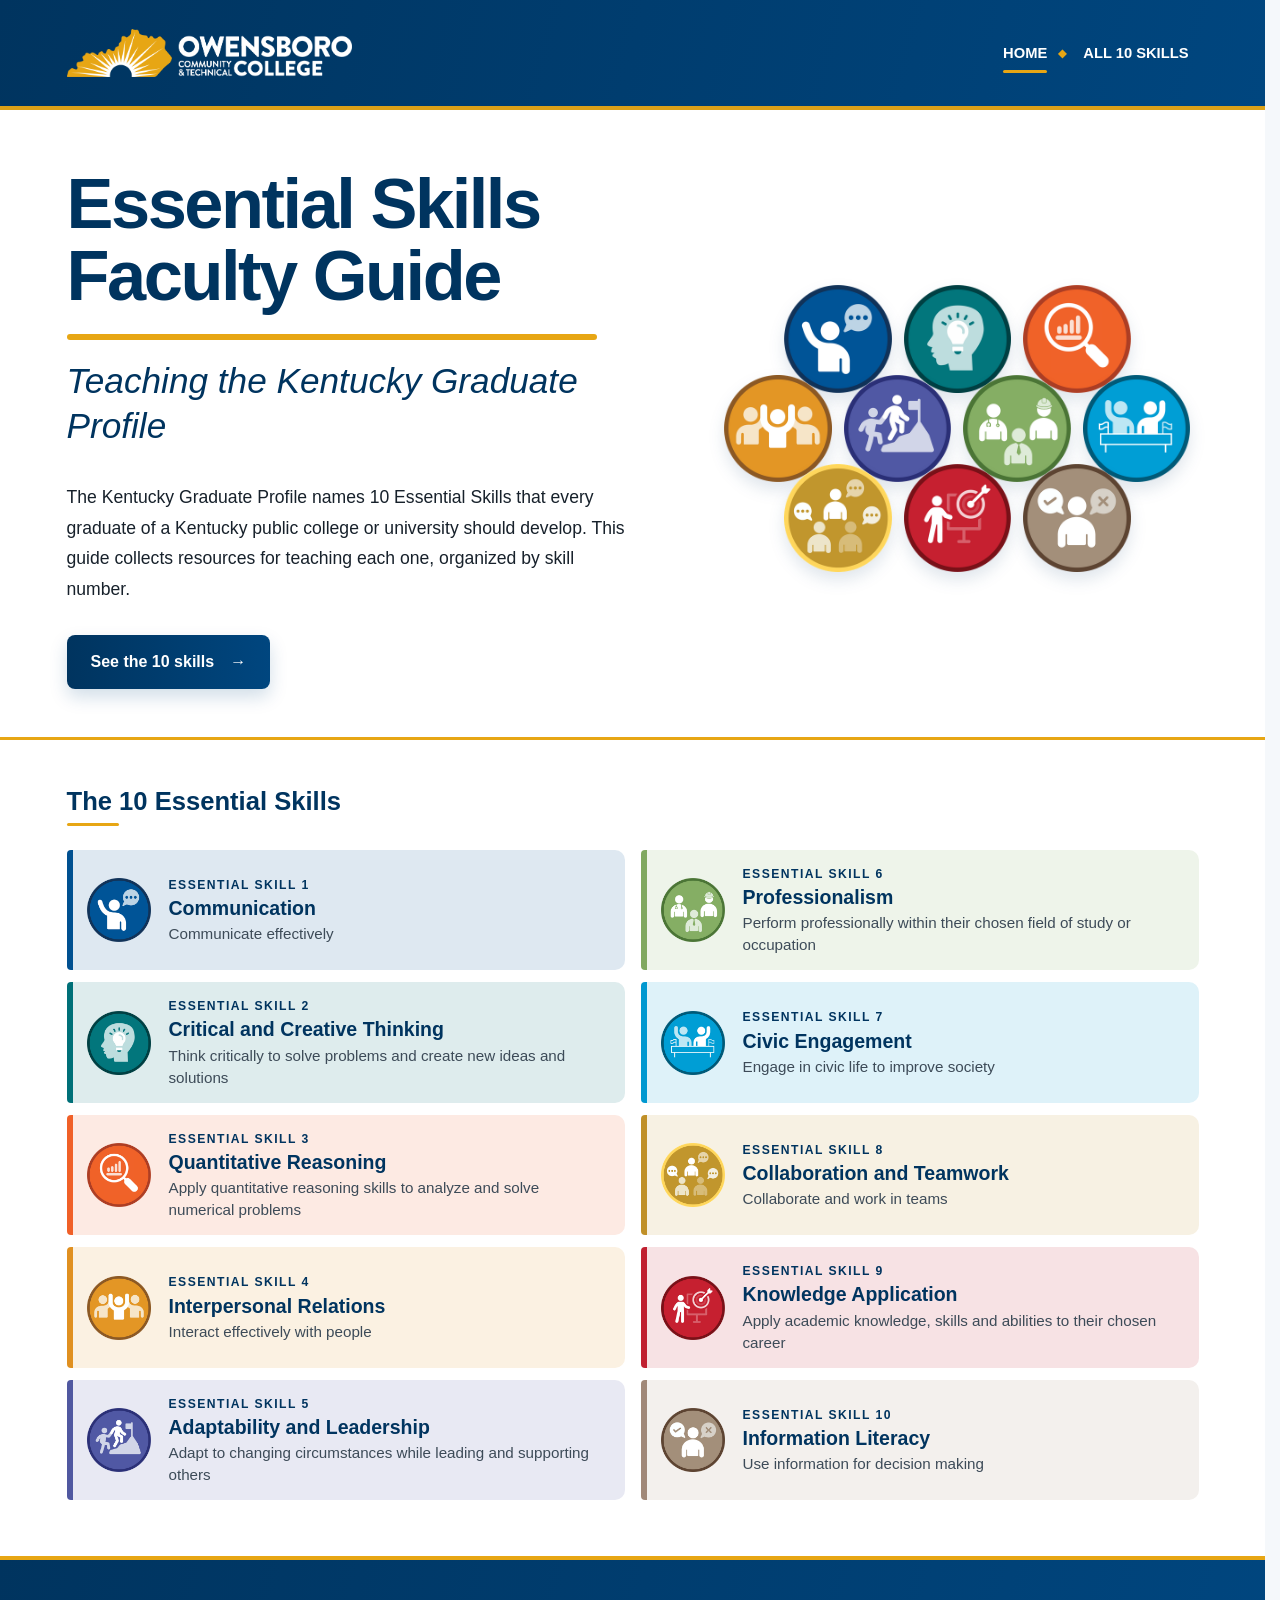
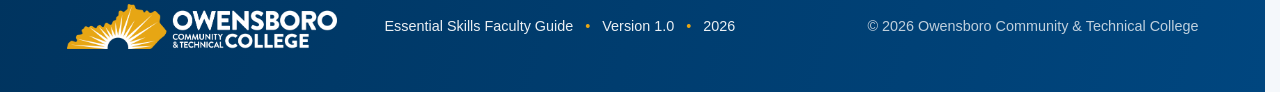
==== commit de5be214: "Add files via upload" ====
--- a/index.html
+++ b/index.html
@@ -4,7 +4,7 @@
   <meta charset="UTF-8">
   <meta name="viewport" content="width=device-width, initial-scale=1.0">
   <title>Essential Skills Faculty Guide</title>
-  <link rel="stylesheet" href="css/styles.css?v=2">
+  <link rel="stylesheet" href="css/styles.css?v=6">
 </head>
 <body>
   <a class="skip-link" href="#main">Skip to main content</a>
--- a/css/styles.css
+++ b/css/styles.css
@@ -1255,61 +1255,6 @@
    14. Skill Rubric + Indicator Pages
    ========================================================= */
 
-/* Indicator tabs under the skill header (Overview, 8.1, 8.2 ...) */
-
-.indicator-nav {
-  margin: -12px 0 30px;
-}
-
-.indicator-nav ul {
-  list-style: none;
-  margin: 0;
-  padding: 0;
-
-  display: flex;
-  flex-wrap: wrap;
-  gap: 8px;
-}
-
-.indicator-nav a {
-  display: inline-block;
-
-  padding: 7px 14px;
-
-  border: 1px solid var(--border);
-  border-radius: 999px;
-
-  background: #fff;
-  color: var(--octc-blue-dark);
-
-  font-size: 0.9rem;
-  font-weight: 750;
-  text-decoration: none;
-}
-
-.indicator-nav a:hover {
-  border-color: var(--octc-blue);
-  background: var(--octc-blue-soft);
-}
-
-.indicator-nav a[aria-current="page"] {
-  border-color: var(--octc-blue-dark);
-  background: var(--octc-blue-dark);
-  color: #fff;
-}
-
-.title-num {
-  display: block;
-  margin-bottom: 4px;
-
-  color: #cfe0ee;
-
-  font-size: 0.5em;
-  font-weight: 800;
-  letter-spacing: 0.02em;
-}
-
-
 /* Full rubric table on a skill's main page. On phones each row
    becomes a stacked card, so nothing scrolls sideways. */
 
@@ -1646,3 +1591,357 @@
     border-bottom: 0;
   }
 }
+
+
+/* =========================================================
+   15. Indicator Band + Bottom Previous/Next
+   ========================================================= */
+
+/* On indicator pages the gold band names the indicator,
+   so the skill name stays the page's main title */
+.header-strip.indicator-strip {
+  margin-top: 0;
+  padding-top: 12px;
+  padding-bottom: 12px;
+
+  color: var(--octc-blue-dark);
+
+  font-size: 1.1rem;
+  font-weight: 850;
+  letter-spacing: 0.01em;
+  text-transform: none;
+}
+
+/* Labeled previous / next at the bottom of skill pages */
+
+.step-nav {
+  display: grid;
+  grid-template-columns: 1fr 1fr;
+  gap: 14px;
+
+  margin: 36px 0 0;
+}
+
+.step-link {
+  display: flex;
+  flex-direction: column;
+  gap: 2px;
+
+  padding: 14px 18px;
+
+  border: 1px solid var(--border);
+  border-radius: 10px;
+
+  background: #fff;
+  color: var(--octc-blue-dark);
+  text-decoration: none;
+
+  box-shadow: 0 4px 12px rgba(0, 52, 95, 0.06);
+}
+
+.step-link:hover {
+  border-color: var(--octc-blue);
+  background: var(--octc-blue-soft);
+  color: var(--octc-blue-dark);
+}
+
+.step-link.next {
+  text-align: right;
+}
+
+.step-dir {
+  color: var(--muted);
+
+  font-size: 0.76rem;
+  font-weight: 850;
+  letter-spacing: 0.1em;
+  text-transform: uppercase;
+}
+
+.step-link.prev .step-dir::before {
+  content: "← ";
+  color: var(--octc-gold);
+}
+
+.step-link.next .step-dir::after {
+  content: " →";
+  color: var(--octc-gold);
+}
+
+.step-name {
+  font-weight: 800;
+  line-height: 1.35;
+}
+
+@media (max-width: 560px) {
+  .step-nav {
+    grid-template-columns: 1fr;
+  }
+
+  .step-link.next {
+    text-align: left;
+  }
+
+  .header-strip.indicator-strip {
+    font-size: 1rem;
+  }
+}
+
+
+/* =========================================================
+   16. Skill Navigation: Skill Line + Tab Row
+   Identical on every page of a skill, so moving 8.1 → 8.2 → 8.3
+   changes only the content below it.
+   ========================================================= */
+
+html {
+  scrollbar-gutter: stable;
+}
+
+/* Indicator title, below the fixed card */
+
+.indicator-heading {
+  margin-bottom: 30px;
+}
+
+.indicator-heading h1 {
+  margin: 0;
+
+  display: flex;
+  align-items: baseline;
+  flex-wrap: wrap;
+  gap: 4px 14px;
+
+  color: var(--octc-blue-dark);
+
+  font-size: clamp(1.8rem, 4.5vw, 2.5rem);
+  line-height: 1.12;
+  letter-spacing: -0.02em;
+}
+
+.indicator-num {
+  display: inline-block;
+
+  padding: 3px 12px;
+  border-radius: 8px;
+
+  background: var(--octc-blue-dark);
+  color: #fff;
+
+  font-size: 0.72em;
+  letter-spacing: 0;
+}
+
+.indicator-heading h1::after {
+  content: "";
+  flex-basis: 100%;
+  width: 100%;
+  max-width: 320px;
+  height: 5px;
+  margin-top: 14px;
+
+  border-radius: 5px;
+  background: var(--octc-gold);
+}
+
+.indicator-sub {
+  margin: 12px 0 0;
+  color: var(--muted);
+  font-style: italic;
+}
+
+
+/* Skill line: small coin + skill name, plain, links to the overview */
+
+.skill-crumb {
+  display: inline-flex;
+  align-items: center;
+  gap: 12px;
+
+  margin: 4px 0 14px;
+
+  color: var(--octc-blue-dark);
+  text-decoration: none;
+}
+
+.skill-crumb img {
+  flex: none;
+  width: 44px;
+  height: 44px;
+}
+
+.skill-crumb > span {
+  display: flex;
+  flex-direction: column;
+}
+
+.crumb-label {
+  color: var(--octc-blue);
+
+  font-size: 0.74rem;
+  font-weight: 850;
+  letter-spacing: 0.12em;
+  text-transform: uppercase;
+}
+
+.crumb-name {
+  font-size: 1.2rem;
+  font-weight: 850;
+  line-height: 1.2;
+}
+
+.skill-crumb:hover .crumb-name {
+  text-decoration: underline;
+  text-decoration-color: var(--octc-gold);
+  text-decoration-thickness: 3px;
+  text-underline-offset: 4px;
+}
+
+/* Tab row as a segmented control: a pale blue tray with the current
+   page raised as a white tile. Sets the navigation apart from content. */
+
+.skill-tabs {
+  margin: 0 0 34px;
+}
+
+.skill-tabs ul {
+  list-style: none;
+  margin: 0;
+  padding: 6px;
+
+  display: grid;
+  grid-template-columns: repeat(var(--tabs, 5), minmax(0, 1fr));
+  gap: 4px;
+
+  border: 1px solid #c9dbea;
+  border-radius: 14px;
+
+  background: #e2eef8;
+  box-shadow: inset 0 1px 3px rgba(0, 52, 95, 0.08);
+}
+
+.skill-tabs a {
+  position: relative;
+
+  display: flex;
+  flex-direction: column;
+  gap: 2px;
+  height: 100%;
+
+  padding: 10px 12px 12px;
+
+  border-radius: 10px;
+
+  color: #3d4b58;
+  text-decoration: none;
+
+  transition:
+    background 0.15s ease,
+    box-shadow 0.15s ease;
+}
+
+.skill-tabs a:hover {
+  background: rgba(255, 255, 255, 0.65);
+  color: var(--octc-blue-dark);
+}
+
+.skill-tabs a[aria-current="page"] {
+  background: #fff;
+  color: var(--octc-blue-dark);
+
+  box-shadow:
+    0 1px 2px rgba(0, 52, 95, 0.10),
+    0 6px 16px rgba(0, 52, 95, 0.14);
+}
+
+/* gold edge along the bottom of the current tile */
+.skill-tabs a[aria-current="page"]::after {
+  content: "";
+  position: absolute;
+  left: 12px;
+  right: 12px;
+  bottom: 0;
+
+  height: 4px;
+  border-radius: 4px 4px 0 0;
+
+  background: var(--octc-gold);
+}
+
+.skill-tabs a:focus-visible {
+  outline-offset: 1px;
+}
+
+.tab-num {
+  color: var(--octc-blue);
+
+  font-size: 1.05rem;
+  font-weight: 850;
+  line-height: 1.2;
+}
+
+.skill-tabs a[aria-current="page"] .tab-num {
+  color: var(--octc-blue-dark);
+}
+
+.tab-name {
+  font-size: 0.84rem;
+  font-weight: 650;
+  line-height: 1.3;
+}
+
+.skill-tabs a[aria-current="page"] .tab-name {
+  font-weight: 800;
+}
+
+/* On the overview page the tabs sit right under the big header */
+.header-strip + .skill-tabs {
+  margin-top: -8px;
+}
+
+@media (max-width: 640px) {
+  /* Numbers only on phones; the names stay for screen readers */
+  .tab-name {
+    position: absolute;
+    width: 1px;
+    height: 1px;
+    overflow: hidden;
+    clip: rect(0, 0, 0, 0);
+    white-space: nowrap;
+  }
+
+  .skill-tabs ul {
+    padding: 4px;
+    gap: 2px;
+  }
+
+  .skill-tabs a {
+    align-items: center;
+    padding: 11px 2px 13px;
+  }
+
+  .skill-tabs a[aria-current="page"]::after {
+    left: 8px;
+    right: 8px;
+  }
+
+  .tab-num {
+    font-size: 0.98rem;
+  }
+
+  .skill-crumb img {
+    width: 38px;
+    height: 38px;
+  }
+
+  .crumb-name {
+    font-size: 1.08rem;
+  }
+}
+
+@media (prefers-reduced-motion: reduce) {
+  .skill-tabs a {
+    transition: none;
+  }
+}
+
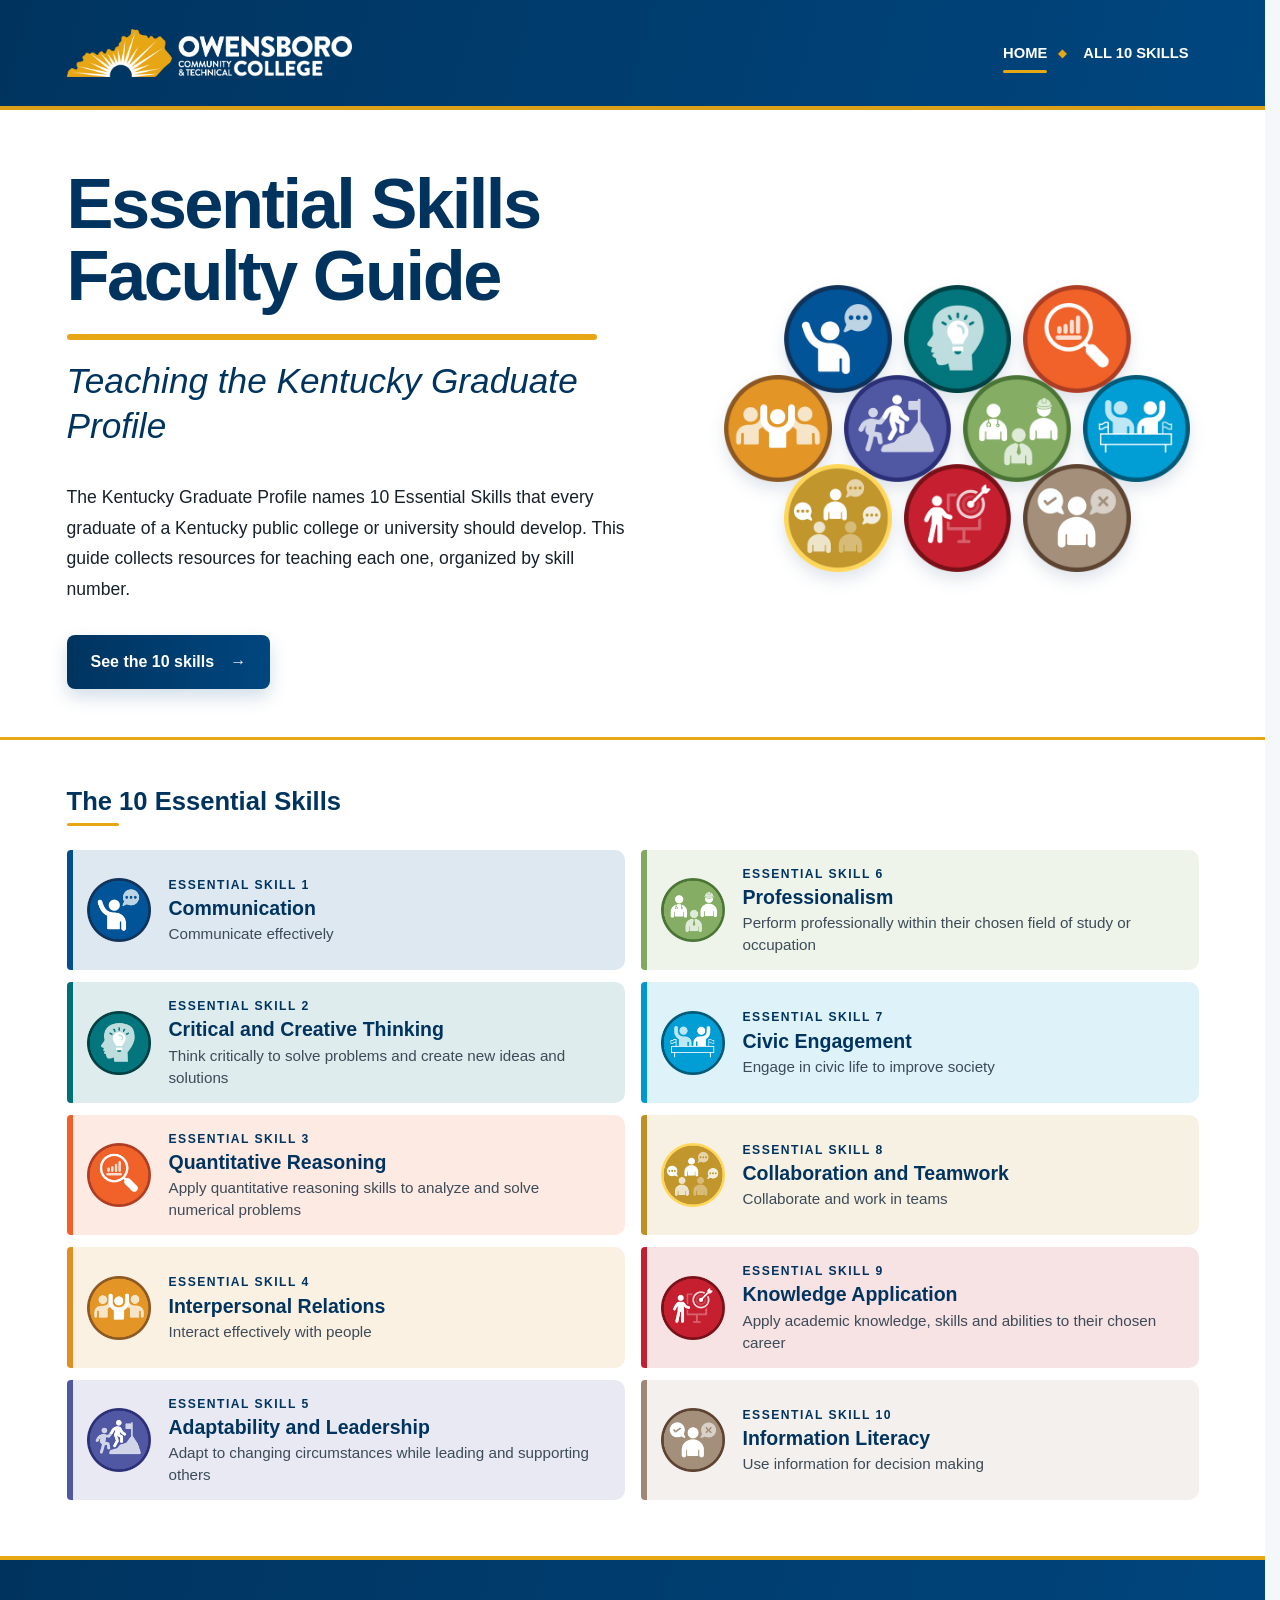
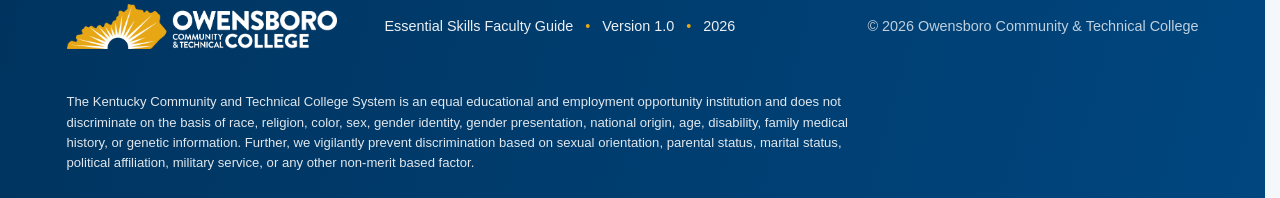
==== commit efd7210f: "Add equal opportunity statement to the footer and OCTC tab icon The KCTCS brand guide requires the l" ====
--- a/index.html
+++ b/index.html
@@ -4,6 +4,8 @@
   <meta charset="UTF-8">
   <meta name="viewport" content="width=device-width, initial-scale=1.0">
   <title>Essential Skills Faculty Guide</title>
+  <link rel="icon" type="image/png" sizes="48x48" href="images/icon-48.png">
+  <link rel="apple-touch-icon" href="images/icon-180.png">
   <link rel="stylesheet" href="css/styles.css?v=6">
 </head>
 <body>
@@ -158,6 +160,7 @@
       <p>Essential Skills Faculty Guide <span>•</span> Version 1.0 <span>•</span> 2026</p>
       <p>© 2026 Owensboro Community &amp; Technical College</p>
     </div>
-  </footer>
+  <div class="eeo-shell" style="max-width:var(--content);margin:0 auto;padding:0 24px 24px;"><p class="eeo" style="margin:0;max-width:110ch;font-size:.82rem;line-height:1.55;color:rgba(255,255,255,.88);">The Kentucky Community and Technical College System is an equal educational and employment opportunity institution and does not discriminate on the basis of race, religion, color, sex, gender identity, gender presentation, national origin, age, disability, family medical history, or genetic information. Further, we vigilantly prevent discrimination based on sexual orientation, parental status, marital status, political affiliation, military service, or any other non-merit based factor.</p></div>
+</footer>
 </body>
 </html>
